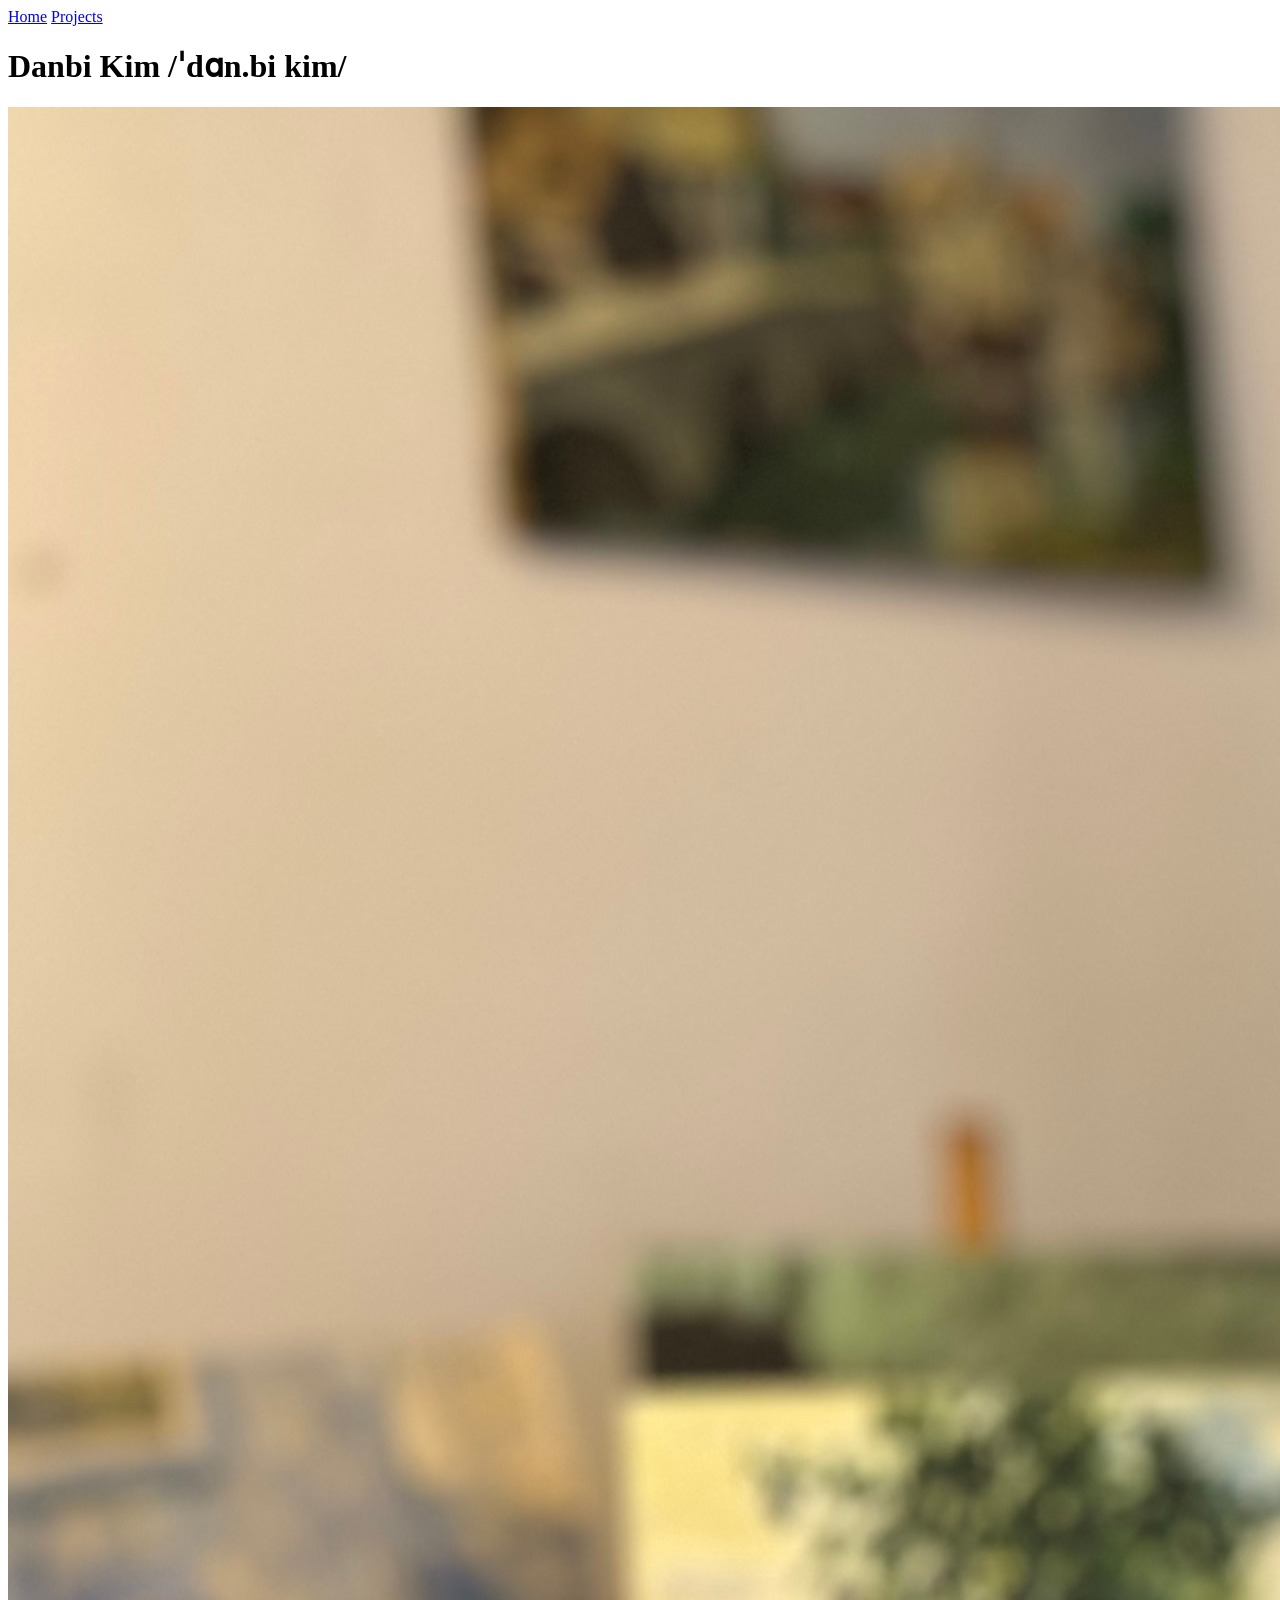
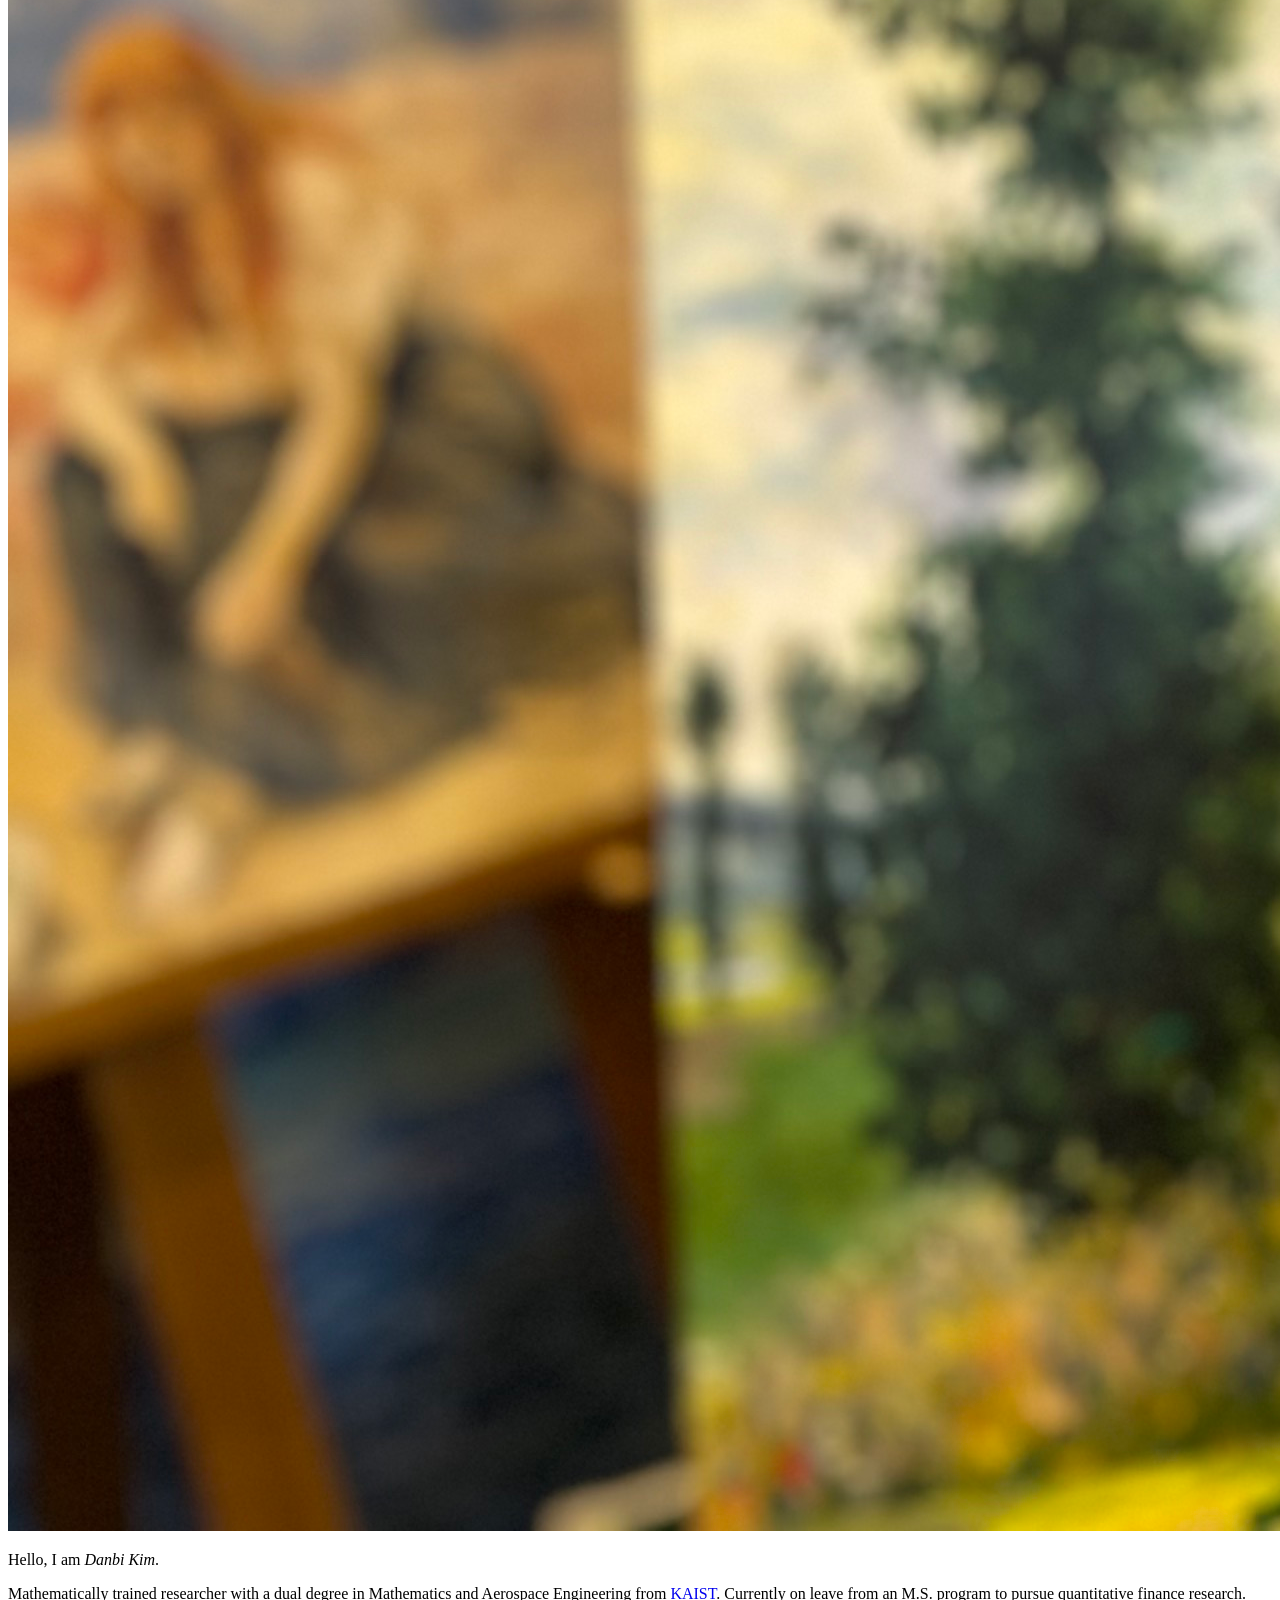
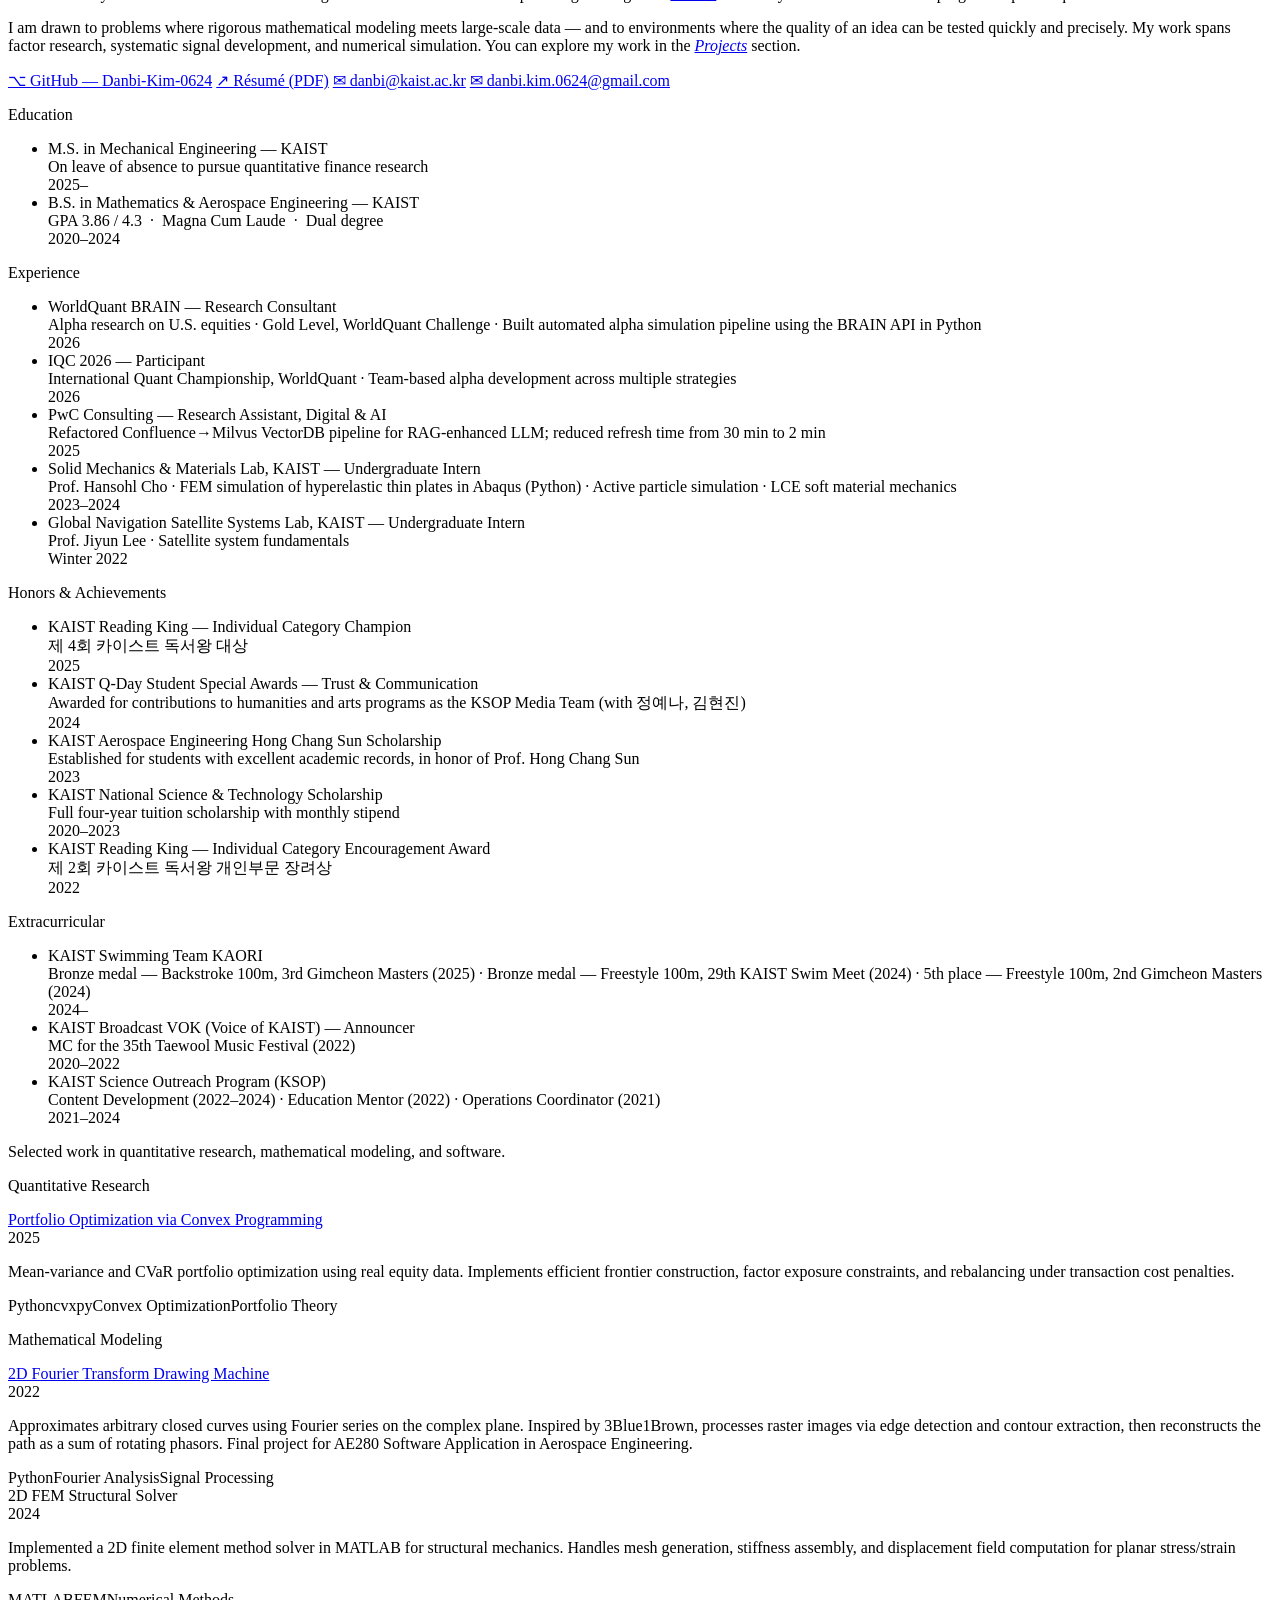
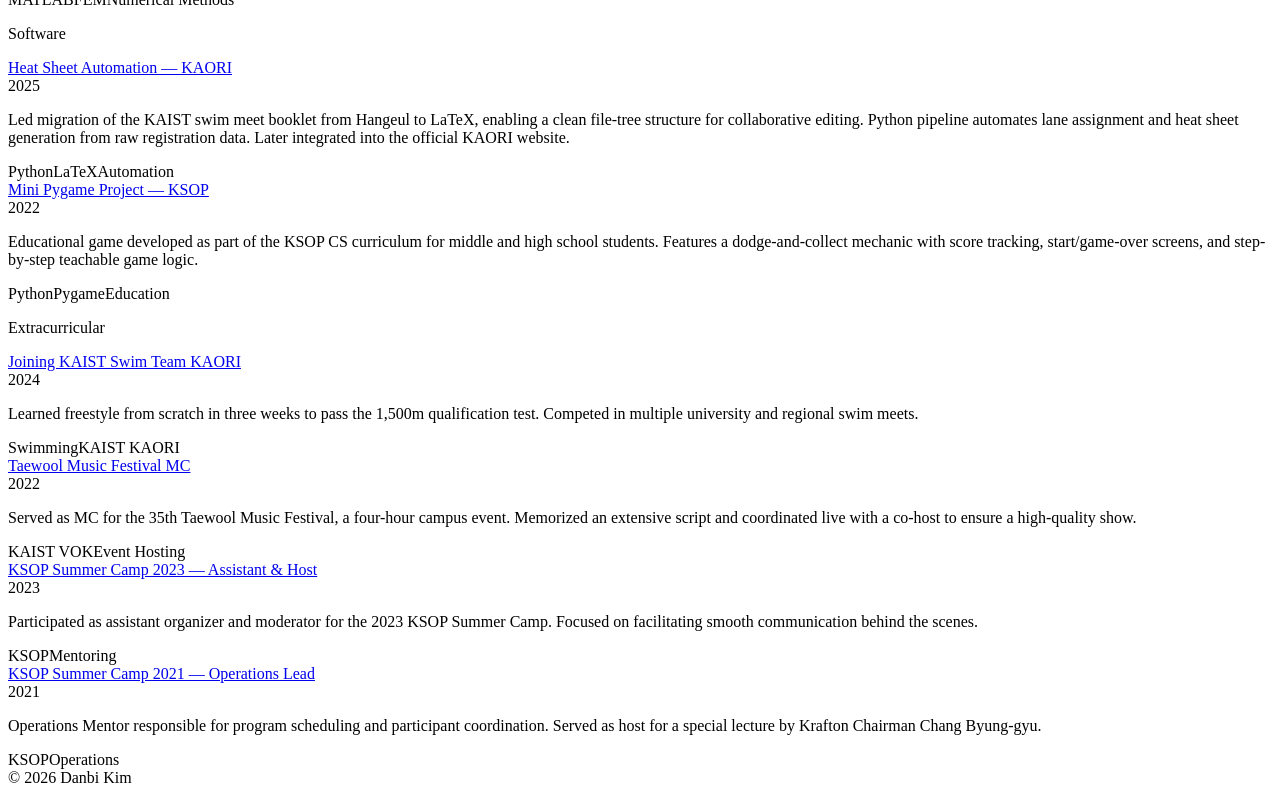
==== index.html @ 856526af "new page" ====
<!DOCTYPE html>
<html lang="en">
<head>
  <meta charset="UTF-8" />
  <meta name="viewport" content="width=device-width, initial-scale=1.0" />
  <title>Danbi Kim</title>
  <link rel="preconnect" href="https://fonts.googleapis.com" />
  <link rel="preconnect" href="https://fonts.gstatic.com" crossorigin />
  <link href="https://fonts.googleapis.com/css2?family=EB+Garamond:ital,wght@0,400;0,500;0,700;1,400&family=DM+Mono:wght@400;500&display=swap" rel="stylesheet" />
  <link rel="stylesheet" href="style.css" />
</head>
<body>

<nav>
  <a href="#" class="active" onclick="show('home',this);return false;">Home</a>
  <a href="#" onclick="show('projects',this);return false;">Projects</a>
</nav> 

<main>

  <!-- ══ HOME ══ -->
  <div id="home" class="page active">

    <div class="name-header">
      <h1 class="home-name">Danbi Kim <span class="phonetic">/ˈdɑn.bi kim/</span></h1>
    </div>

    <div class="intro-wrapper">
      <!-- 사진 경로: assets/images/ 폴더에 파일 넣고 src만 교체하세요 -->
      <img class="intro-photo" src="assets/images/profile.jpeg" alt="Danbi Kim" />

      <div class="intro-text">
        <p>Hello, I am <em>Danbi Kim</em>.</p>
        <p>
          Mathematically trained researcher with a dual degree in Mathematics and
          Aerospace Engineering from <a href="https://www.kaist.ac.kr/en/" target="_blank">KAIST</a>.
          Currently on leave from an M.S. program to pursue quantitative finance research.
        </p>
        <p>
          I am drawn to problems where rigorous mathematical modeling meets large-scale data —
          and to environments where the quality of an idea can be tested quickly and precisely.
          My work spans factor research, systematic signal development, and numerical simulation.
          You can explore my work in the <a href="#" onclick="show('projects', document.querySelectorAll('nav a')[1]);return false;"><em>Projects</em></a> section.
        </p>

        <div class="link-row">
          <a href="https://github.com/Danbi-Kim-0624" target="_blank">⌥ GitHub — Danbi-Kim-0624</a>
          <a href="assets/PDF/Danbi_Kim_Resume.pdf" target="_blank">↗ Résumé (PDF)</a>
          <a href="mailto:danbi@kaist.ac.kr">✉ danbi@kaist.ac.kr</a>
          <a href="mailto:danbi.kim.0624@gmail.com">✉ danbi.kim.0624@gmail.com</a>
        </div>
      </div>
    </div>

    <!-- Education -->
    <div class="section">
      <p class="section-label">Education</p>
      <ul class="entry-list">
        <li>
          <div>
            <div class="entry-main">M.S. in Mechanical Engineering — KAIST</div>
            <div class="entry-sub">On leave of absence to pursue quantitative finance research</div>
          </div>
          <div class="entry-year">2025–</div>
        </li>
        <li>
          <div>
            <div class="entry-main">B.S. in Mathematics &amp; Aerospace Engineering — KAIST</div>
            <div class="entry-sub">GPA 3.86 / 4.3 &nbsp;·&nbsp; Magna Cum Laude &nbsp;·&nbsp; Dual degree</div>
          </div>
          <div class="entry-year">2020–2024</div>
        </li>
      </ul>
    </div>

    <!-- Experience -->
    <div class="section">
      <p class="section-label">Experience</p>
      <ul class="entry-list">
        <li>
          <div>
            <div class="entry-main">WorldQuant BRAIN — Research Consultant</div>
            <div class="entry-sub">Alpha research on U.S. equities · Gold Level, WorldQuant Challenge · Built automated alpha simulation pipeline using the BRAIN API in Python</div>
          </div>
          <div class="entry-year">2026</div>
        </li>
        <li>
          <div>
            <div class="entry-main">IQC 2026 — Participant</div>
            <div class="entry-sub">International Quant Championship, WorldQuant · Team-based alpha development across multiple strategies</div>
          </div>
          <div class="entry-year">2026</div>
        </li>
        <li>
          <div>
            <div class="entry-main">PwC Consulting — Research Assistant, Digital &amp; AI</div>
            <div class="entry-sub">Refactored Confluence→Milvus VectorDB pipeline for RAG-enhanced LLM; reduced refresh time from 30 min to 2 min</div>
          </div>
          <div class="entry-year">2025</div>
        </li>
        <li>
          <div>
            <div class="entry-main">Solid Mechanics &amp; Materials Lab, KAIST — Undergraduate Intern</div>
            <div class="entry-sub">Prof. Hansohl Cho · FEM simulation of hyperelastic thin plates in Abaqus (Python) · Active particle simulation · LCE soft material mechanics</div>
          </div>
          <div class="entry-year">2023–2024</div>
        </li>
        <li>
          <div>
            <div class="entry-main">Global Navigation Satellite Systems Lab, KAIST — Undergraduate Intern</div>
            <div class="entry-sub">Prof. Jiyun Lee · Satellite system fundamentals</div>
          </div>
          <div class="entry-year">Winter 2022</div>
        </li>
      </ul>
    </div>

    <!-- Honors -->
    <div class="section">
      <p class="section-label">Honors &amp; Achievements</p>
      <ul class="entry-list">
        <li>
          <div>
            <div class="entry-main">KAIST Reading King — Individual Category Champion</div>
            <div class="entry-sub">제 4회 카이스트 독서왕 대상</div>
          </div>
          <div class="entry-year">2025</div>
        </li>
        <li>
          <div>
            <div class="entry-main">KAIST Q-Day Student Special Awards — Trust &amp; Communication</div>
            <div class="entry-sub">Awarded for contributions to humanities and arts programs as the KSOP Media Team (with 정예나, 김현진)</div>
          </div>
          <div class="entry-year">2024</div>
        </li>
        <li>
          <div>
            <div class="entry-main">KAIST Aerospace Engineering Hong Chang Sun Scholarship</div>
            <div class="entry-sub">Established for students with excellent academic records, in honor of Prof. Hong Chang Sun</div>
          </div>
          <div class="entry-year">2023</div>
        </li>
        <li>
          <div>
            <div class="entry-main">KAIST National Science &amp; Technology Scholarship</div>
            <div class="entry-sub">Full four-year tuition scholarship with monthly stipend</div>
          </div>
          <div class="entry-year">2020–2023</div>
        </li>
        <li>
          <div>
            <div class="entry-main">KAIST Reading King — Individual Category Encouragement Award</div>
            <div class="entry-sub">제 2회 카이스트 독서왕 개인부문 장려상</div>
          </div>
          <div class="entry-year">2022</div>
        </li>
      </ul>
    </div>

    <!-- Extracurricular -->
    <div class="section">
      <p class="section-label">Extracurricular</p>
      <ul class="entry-list">
        <li>
          <div>
            <div class="entry-main">KAIST Swimming Team KAORI</div>
            <div class="entry-sub">
              Bronze medal — Backstroke 100m, 3rd Gimcheon Masters (2025) ·
              Bronze medal — Freestyle 100m, 29th KAIST Swim Meet (2024) ·
              5th place — Freestyle 100m, 2nd Gimcheon Masters (2024)
            </div>
          </div>
          <div class="entry-year">2024–</div>
        </li>
        <li>
          <div>
            <div class="entry-main">KAIST Broadcast VOK (Voice of KAIST) — Announcer</div>
            <div class="entry-sub">MC for the 35th Taewool Music Festival (2022)</div>
          </div>
          <div class="entry-year">2020–2022</div>
        </li>
        <li>
          <div>
            <div class="entry-main">KAIST Science Outreach Program (KSOP)</div>
            <div class="entry-sub">Content Development (2022–2024) · Education Mentor (2022) · Operations Coordinator (2021)</div>
          </div>
          <div class="entry-year">2021–2024</div>
        </li>
      </ul>
    </div>

  </div><!-- /home -->

  <!-- ══ PROJECTS ══ -->
  <div id="projects" class="page">
    <p class="projects-intro">Selected work in quantitative research, mathematical modeling, and software.</p>

    <!-- Quant -->
    <div class="project-group">
      <p class="project-group-label">Quantitative Research</p>

      <div class="project-item">
        <div class="project-header">
          <div class="project-title"><a href="projects/portfolio-optimization.html">Portfolio Optimization via Convex Programming</a></div>
          <div class="project-year">2025</div>
        </div>
        <p class="project-desc">Mean-variance and CVaR portfolio optimization using real equity data. Implements efficient frontier construction, factor exposure constraints, and rebalancing under transaction cost penalties.</p>
        <div class="project-tags">
          <span class="tag">Python</span><span class="tag">cvxpy</span><span class="tag">Convex Optimization</span><span class="tag">Portfolio Theory</span>
        </div>
      </div>

      <!-- <div class="project-item">
        <div class="project-header">
          <div class="project-title"><a href="https://github.com/Danbi-Kim-0624" target="_blank">Alpha Research Pipeline</a></div>
          <div class="project-year">2026</div>
        </div>
        <p class="project-desc">Systematic factor research on U.S. equities using WorldQuant BRAIN. Built an automated alpha generation and screening pipeline using the BRAIN API, with LLM-assisted ideation for operator combinations.</p>
        <div class="project-tags">
          <span class="tag">Python</span><span class="tag">Factor Research</span><span class="tag">Alpha Development</span><span class="tag">LLM</span>
        </div>
      </div> -->
    </div>

    <!-- Mathematical Modeling -->
    <div class="project-group">
      <p class="project-group-label">Mathematical Modeling</p>

      <div class="project-item">
        <div class="project-header">
          <div class="project-title"><a href="projects/fourier-drawing.html">2D Fourier Transform Drawing Machine</a></div>
          <div class="project-year">2022</div>
        </div>
        <p class="project-desc">Approximates arbitrary closed curves using Fourier series on the complex plane. Inspired by 3Blue1Brown, processes raster images via edge detection and contour extraction, then reconstructs the path as a sum of rotating phasors. Final project for AE280 Software Application in Aerospace Engineering.</p>
        <div class="project-tags">
          <span class="tag">Python</span><span class="tag">Fourier Analysis</span><span class="tag">Signal Processing</span>
        </div>
      </div>

      <div class="project-item">
        <div class="project-header">
          <div class="project-title">2D FEM Structural Solver</div>
          <div class="project-year">2024</div>
        </div>
        <p class="project-desc">Implemented a 2D finite element method solver in MATLAB for structural mechanics. Handles mesh generation, stiffness assembly, and displacement field computation for planar stress/strain problems.</p>
        <div class="project-tags">
          <span class="tag">MATLAB</span><span class="tag">FEM</span><span class="tag">Numerical Methods</span>
        </div>
      </div>
    </div>

    <!-- Software -->
    <div class="project-group">
      <p class="project-group-label">Software</p>

      <div class="project-item">
        <div class="project-header">
          <div class="project-title"><a href="projects/kaori-latex.html">Heat Sheet Automation — KAORI</a></div>
          <div class="project-year">2025</div>
        </div>
        <p class="project-desc">Led migration of the KAIST swim meet booklet from Hangeul to LaTeX, enabling a clean file-tree structure for collaborative editing. Python pipeline automates lane assignment and heat sheet generation from raw registration data. Later integrated into the official KAORI website.</p>
        <div class="project-tags">
          <span class="tag">Python</span><span class="tag">LaTeX</span><span class="tag">Automation</span>
        </div>
      </div>

      <div class="project-item">
        <div class="project-header">
          <div class="project-title"><a href="projects/mini-pygame.html">Mini Pygame Project — KSOP</a></div>
          <div class="project-year">2022</div>
        </div>
        <p class="project-desc">Educational game developed as part of the KSOP CS curriculum for middle and high school students. Features a dodge-and-collect mechanic with score tracking, start/game-over screens, and step-by-step teachable game logic.</p>
        <div class="project-tags">
          <span class="tag">Python</span><span class="tag">Pygame</span><span class="tag">Education</span>
        </div>
      </div>
    </div>

    <!-- Extracurricular -->
    <div class="project-group">
      <p class="project-group-label">Extracurricular</p>

      <div class="project-item">
        <div class="project-header">
          <div class="project-title"><a href="projects/kaori-swim.html">Joining KAIST Swim Team KAORI</a></div>
          <div class="project-year">2024</div>
        </div>
        <p class="project-desc">Learned freestyle from scratch in three weeks to pass the 1,500m qualification test. Competed in multiple university and regional swim meets.</p>
        <div class="project-tags">
          <span class="tag">Swimming</span><span class="tag">KAIST KAORI</span>
        </div>
      </div>

      <div class="project-item">
        <div class="project-header">
          <div class="project-title"><a href="projects/taewool.html">Taewool Music Festival MC</a></div>
          <div class="project-year">2022</div>
        </div>
        <p class="project-desc">Served as MC for the 35th Taewool Music Festival, a four-hour campus event. Memorized an extensive script and coordinated live with a co-host to ensure a high-quality show.</p>
        <div class="project-tags">
          <span class="tag">KAIST VOK</span><span class="tag">Event Hosting</span>
        </div>
      </div>

      <div class="project-item">
        <div class="project-header">
          <div class="project-title"><a href="projects/ksop-2023.html">KSOP Summer Camp 2023 — Assistant &amp; Host</a></div>
          <div class="project-year">2023</div>
        </div>
        <p class="project-desc">Participated as assistant organizer and moderator for the 2023 KSOP Summer Camp. Focused on facilitating smooth communication behind the scenes.</p>
        <div class="project-tags">
          <span class="tag">KSOP</span><span class="tag">Mentoring</span>
        </div>
      </div>

      <div class="project-item">
        <div class="project-header">
          <div class="project-title"><a href="projects/ksop-2021.html">KSOP Summer Camp 2021 — Operations Lead</a></div>
          <div class="project-year">2021</div>
        </div>
        <p class="project-desc">Operations Mentor responsible for program scheduling and participant coordination. Served as host for a special lecture by Krafton Chairman Chang Byung-gyu.</p>
        <div class="project-tags">
          <span class="tag">KSOP</span><span class="tag">Operations</span>
        </div>
      </div>
    </div>

  </div><!-- /projects -->

</main>

<footer>© 2026 Danbi Kim</footer>

<script>
  function show(pageId, linkEl) {
    document.querySelectorAll('.page').forEach(p => p.classList.remove('active'));
    document.querySelectorAll('nav a').forEach(a => a.classList.remove('active'));
    document.getElementById(pageId).classList.add('active');
    if (linkEl) linkEl.classList.add('active');
    window.scrollTo({ top: 0, behavior: 'smooth' });
  }
</script>
</body>
</html>
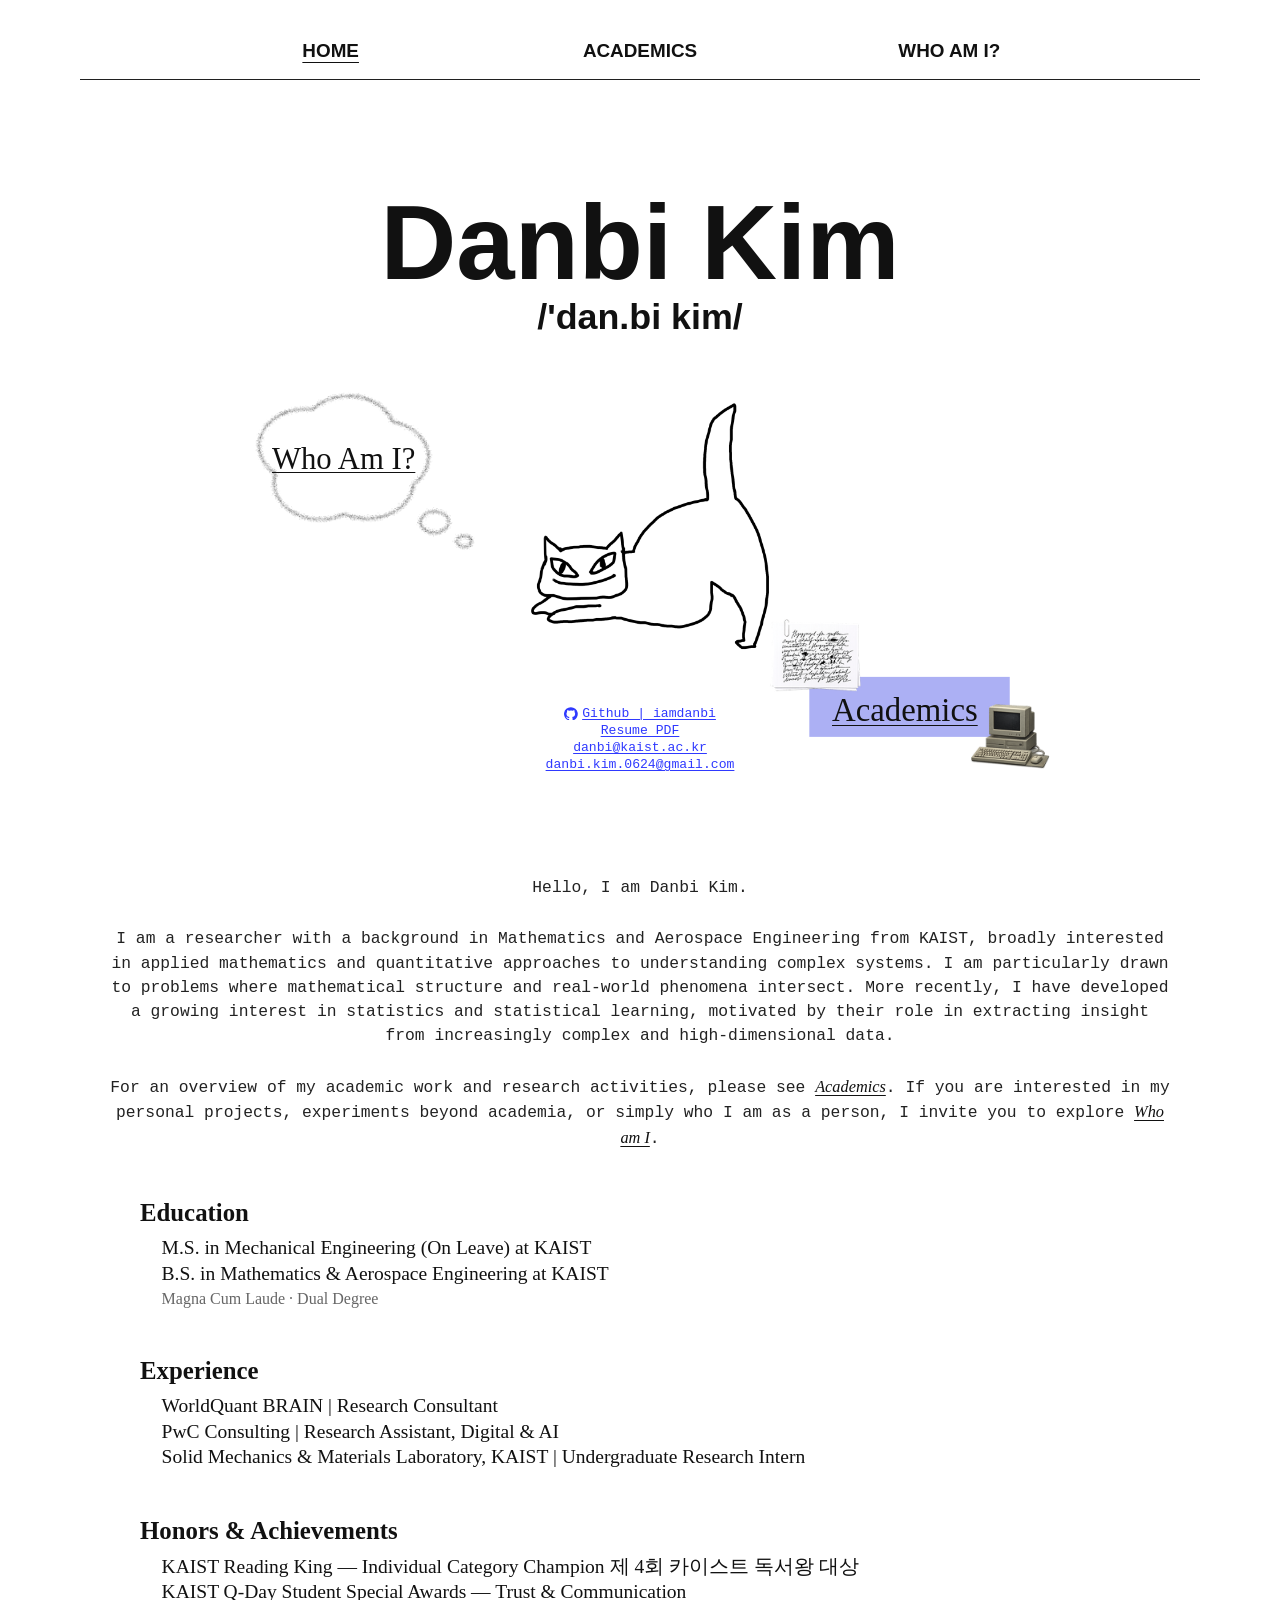
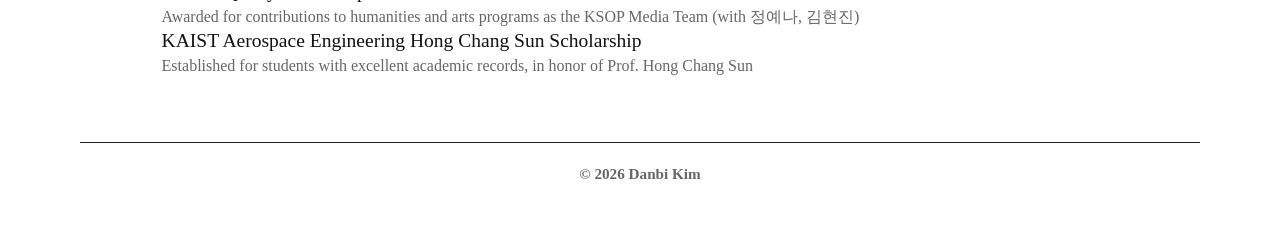
==== commit 5b0cc16e: "whole new design with figma" ====
--- a/index.html
+++ b/index.html
@@ -4,16 +4,14 @@
   <meta charset="UTF-8" />
   <meta name="viewport" content="width=device-width, initial-scale=1.0" />
   <title>Danbi Kim</title>
-  <link rel="preconnect" href="https://fonts.googleapis.com" />
-  <link rel="preconnect" href="https://fonts.gstatic.com" crossorigin />
-  <link href="https://fonts.googleapis.com/css2?family=EB+Garamond:ital,wght@0,400;0,500;0,700;1,400&family=DM+Mono:wght@400;500&display=swap" rel="stylesheet" />
   <link rel="stylesheet" href="style.css" />
 </head>
 <body>
 
 <nav>
   <a href="#" class="active" onclick="show('home',this);return false;">Home</a>
-  <a href="#" onclick="show('projects',this);return false;">Projects</a>
+  <a href="#" data-page-link="academics" onclick="show('academics',this);return false;">Academics</a>
+  <a href="#" data-page-link="whoami" onclick="show('whoami',this);return false;">Who am I?</a>
 </nav> 
 
 <main>
@@ -22,174 +20,127 @@
   <div id="home" class="page active">
 
     <div class="name-header">
-      <h1 class="home-name">Danbi Kim <span class="phonetic">/ˈdɑn.bi kim/</span></h1>
-    </div>
-
-    <div class="intro-wrapper">
-      <!-- 사진 경로: assets/images/ 폴더에 파일 넣고 src만 교체하세요 -->
-      <img class="intro-photo" src="assets/images/profile.jpeg" alt="Danbi Kim" />
-
-      <div class="intro-text">
-        <p>Hello, I am <em>Danbi Kim</em>.</p>
-        <p>
-          Mathematically trained researcher with a dual degree in Mathematics and
-          Aerospace Engineering from <a href="https://www.kaist.ac.kr/en/" target="_blank">KAIST</a>.
-          Currently on leave from an M.S. program to pursue quantitative finance research.
-        </p>
-        <p>
-          I am drawn to problems where rigorous mathematical modeling meets large-scale data —
-          and to environments where the quality of an idea can be tested quickly and precisely.
-          My work spans factor research, systematic signal development, and numerical simulation.
-          You can explore my work in the <a href="#" onclick="show('projects', document.querySelectorAll('nav a')[1]);return false;"><em>Projects</em></a> section.
-        </p>
-
-        <div class="link-row">
-          <a href="https://github.com/Danbi-Kim-0624" target="_blank">⌥ GitHub — Danbi-Kim-0624</a>
-          <a href="assets/PDF/Danbi_Kim_Resume.pdf" target="_blank">↗ Résumé (PDF)</a>
-          <a href="mailto:danbi@kaist.ac.kr">✉ danbi@kaist.ac.kr</a>
-          <a href="mailto:danbi.kim.0624@gmail.com">✉ danbi.kim.0624@gmail.com</a>
-        </div>
-      </div>
+      <h1 class="home-name">Danbi Kim</h1>
+      <p class="phonetic">/'dan.bi kim/</p>
+    </div>
+
+    <div class="home-collage" aria-label="Danbi Kim homepage illustration">
+      <a class="thought-link" href="#" onclick="show('whoami', document.querySelector('[data-page-link=whoami]'));return false;">
+        <img src="assets/images/Inside_thoughts.png" alt="" />
+        <span>Who Am I?</span>
+      </a>
+
+      <img class="cat-drawing" src="assets/images/cat_drawing_00.png" alt="Cat drawing" />
+
+      <a class="academics-link" href="#" onclick="show('academics', document.querySelector('[data-page-link=academics]'));return false;">
+        <img src="assets/images/Academics_hyperlink.png" alt="" />
+        <span>Academics</span>
+      </a>
+
+      <div class="link-row">
+        <a class="github-contact" href="https://github.com/Danbi-Kim-0624" target="_blank" aria-label="Github iamdanbi">
+          <svg viewBox="0 0 16 16" aria-hidden="true">
+            <path d="M8 .2a8 8 0 0 0-2.5 15.6c.4.1.5-.2.5-.4v-1.5c-2.2.5-2.7-.9-2.7-.9-.4-.9-.9-1.1-.9-1.1-.7-.5.1-.5.1-.5.8.1 1.2.8 1.2.8.7 1.2 1.9.9 2.3.7.1-.5.3-.9.5-1.1-1.8-.2-3.6-.9-3.6-3.9 0-.9.3-1.6.8-2.1-.1-.2-.4-1 .1-2.1 0 0 .7-.2 2.2.8A7.6 7.6 0 0 1 8 4.2c.7 0 1.4.1 2 .3 1.5-1 2.2-.8 2.2-.8.5 1.1.2 1.9.1 2.1.5.6.8 1.3.8 2.1 0 3-1.8 3.7-3.6 3.9.3.3.6.8.6 1.6v2c0 .2.1.5.6.4A8 8 0 0 0 8 .2Z"/>
+          </svg>
+          <span>Github | iamdanbi</span>
+        </a>
+        <a href="assets/PDF/Danbi_Kim_Resume.pdf" target="_blank">Resume PDF</a>
+        <a href="mailto:danbi@kaist.ac.kr">danbi@kaist.ac.kr</a>
+        <a href="mailto:danbi.kim.0624@gmail.com">danbi.kim.0624@gmail.com</a>
+      </div>
+    </div>
+
+    <div class="intro-text">
+      <p>Hello, I am Danbi Kim.</p>
+      <p>
+        I am a researcher with a background in Mathematics and Aerospace Engineering from KAIST,
+        broadly interested in applied mathematics and quantitative approaches to understanding complex systems.
+        I am particularly drawn to problems where mathematical structure and real-world phenomena intersect.
+        More recently, I have developed a growing interest in statistics and statistical learning, motivated by
+        their role in extracting insight from increasingly complex and high-dimensional data.
+      </p>
+      <p>
+        For an overview of my academic work and research activities, please see
+        <a class="intro-emphasis" href="#" onclick="show('academics', document.querySelector('[data-page-link=academics]'));return false;">Academics</a>.
+        If you are interested
+        in my personal projects, experiments beyond academia, or simply who I am as a person, I invite you to
+        explore <a class="intro-emphasis" href="#" onclick="show('whoami', document.querySelector('[data-page-link=whoami]'));return false;">Who am I</a>.
+      </p>
     </div>
 
     <!-- Education -->
     <div class="section">
-      <p class="section-label">Education</p>
+      <h2 class="section-label">Education</h2>
       <ul class="entry-list">
         <li>
           <div>
-            <div class="entry-main">M.S. in Mechanical Engineering — KAIST</div>
-            <div class="entry-sub">On leave of absence to pursue quantitative finance research</div>
-          </div>
-          <div class="entry-year">2025–</div>
-        </li>
-        <li>
-          <div>
-            <div class="entry-main">B.S. in Mathematics &amp; Aerospace Engineering — KAIST</div>
-            <div class="entry-sub">GPA 3.86 / 4.3 &nbsp;·&nbsp; Magna Cum Laude &nbsp;·&nbsp; Dual degree</div>
-          </div>
-          <div class="entry-year">2020–2024</div>
+            <div class="entry-main">M.S. in Mechanical Engineering (On Leave) at KAIST</div>
+          </div>
+        </li>
+        <li>
+          <div>
+            <div class="entry-main">B.S. in Mathematics &amp; Aerospace Engineering at KAIST</div>
+            <div class="entry-sub">Magna Cum Laude · Dual Degree</div>
+          </div>
         </li>
       </ul>
     </div>
 
     <!-- Experience -->
     <div class="section">
-      <p class="section-label">Experience</p>
+      <h2 class="section-label">Experience</h2>
       <ul class="entry-list">
         <li>
           <div>
-            <div class="entry-main">WorldQuant BRAIN — Research Consultant</div>
-            <div class="entry-sub">Alpha research on U.S. equities · Gold Level, WorldQuant Challenge · Built automated alpha simulation pipeline using the BRAIN API in Python</div>
-          </div>
-          <div class="entry-year">2026</div>
-        </li>
-        <li>
-          <div>
-            <div class="entry-main">IQC 2026 — Participant</div>
-            <div class="entry-sub">International Quant Championship, WorldQuant · Team-based alpha development across multiple strategies</div>
-          </div>
-          <div class="entry-year">2026</div>
-        </li>
-        <li>
-          <div>
-            <div class="entry-main">PwC Consulting — Research Assistant, Digital &amp; AI</div>
-            <div class="entry-sub">Refactored Confluence→Milvus VectorDB pipeline for RAG-enhanced LLM; reduced refresh time from 30 min to 2 min</div>
-          </div>
-          <div class="entry-year">2025</div>
-        </li>
-        <li>
-          <div>
-            <div class="entry-main">Solid Mechanics &amp; Materials Lab, KAIST — Undergraduate Intern</div>
-            <div class="entry-sub">Prof. Hansohl Cho · FEM simulation of hyperelastic thin plates in Abaqus (Python) · Active particle simulation · LCE soft material mechanics</div>
-          </div>
-          <div class="entry-year">2023–2024</div>
-        </li>
-        <li>
-          <div>
-            <div class="entry-main">Global Navigation Satellite Systems Lab, KAIST — Undergraduate Intern</div>
-            <div class="entry-sub">Prof. Jiyun Lee · Satellite system fundamentals</div>
-          </div>
-          <div class="entry-year">Winter 2022</div>
+            <div class="entry-main">WorldQuant BRAIN | Research Consultant</div>
+          </div>
+        </li>
+        <li>
+          <div>
+            <div class="entry-main">PwC Consulting | Research Assistant, Digital &amp; AI</div>
+          </div>
+        </li>
+        <li>
+          <div>
+            <div class="entry-main">Solid Mechanics &amp; Materials Laboratory, KAIST | Undergraduate Research Intern</div>
+          </div>
         </li>
       </ul>
     </div>
 
     <!-- Honors -->
     <div class="section">
-      <p class="section-label">Honors &amp; Achievements</p>
+      <h2 class="section-label">Honors &amp; Achievements</h2>
       <ul class="entry-list">
         <li>
           <div>
-            <div class="entry-main">KAIST Reading King — Individual Category Champion</div>
-            <div class="entry-sub">제 4회 카이스트 독서왕 대상</div>
-          </div>
-          <div class="entry-year">2025</div>
+            <div class="entry-main">KAIST Reading King — Individual Category Champion 제 4회 카이스트 독서왕 대상</div>
+          </div>
         </li>
         <li>
           <div>
             <div class="entry-main">KAIST Q-Day Student Special Awards — Trust &amp; Communication</div>
             <div class="entry-sub">Awarded for contributions to humanities and arts programs as the KSOP Media Team (with 정예나, 김현진)</div>
           </div>
-          <div class="entry-year">2024</div>
         </li>
         <li>
           <div>
             <div class="entry-main">KAIST Aerospace Engineering Hong Chang Sun Scholarship</div>
             <div class="entry-sub">Established for students with excellent academic records, in honor of Prof. Hong Chang Sun</div>
           </div>
-          <div class="entry-year">2023</div>
-        </li>
-        <li>
-          <div>
-            <div class="entry-main">KAIST National Science &amp; Technology Scholarship</div>
-            <div class="entry-sub">Full four-year tuition scholarship with monthly stipend</div>
-          </div>
-          <div class="entry-year">2020–2023</div>
-        </li>
-        <li>
-          <div>
-            <div class="entry-main">KAIST Reading King — Individual Category Encouragement Award</div>
-            <div class="entry-sub">제 2회 카이스트 독서왕 개인부문 장려상</div>
-          </div>
-          <div class="entry-year">2022</div>
         </li>
       </ul>
     </div>
 
-    <!-- Extracurricular -->
-    <div class="section">
-      <p class="section-label">Extracurricular</p>
-      <ul class="entry-list">
-        <li>
-          <div>
-            <div class="entry-main">KAIST Swimming Team KAORI</div>
-            <div class="entry-sub">
-              Bronze medal — Backstroke 100m, 3rd Gimcheon Masters (2025) ·
-              Bronze medal — Freestyle 100m, 29th KAIST Swim Meet (2024) ·
-              5th place — Freestyle 100m, 2nd Gimcheon Masters (2024)
-            </div>
-          </div>
-          <div class="entry-year">2024–</div>
-        </li>
-        <li>
-          <div>
-            <div class="entry-main">KAIST Broadcast VOK (Voice of KAIST) — Announcer</div>
-            <div class="entry-sub">MC for the 35th Taewool Music Festival (2022)</div>
-          </div>
-          <div class="entry-year">2020–2022</div>
-        </li>
-        <li>
-          <div>
-            <div class="entry-main">KAIST Science Outreach Program (KSOP)</div>
-            <div class="entry-sub">Content Development (2022–2024) · Education Mentor (2022) · Operations Coordinator (2021)</div>
-          </div>
-          <div class="entry-year">2021–2024</div>
-        </li>
-      </ul>
-    </div>
-
   </div><!-- /home -->
+
+  <div id="academics" class="page placeholder-page">
+    <p>준비중이다</p>
+  </div>
+
+  <div id="whoami" class="page placeholder-page">
+    <p>준비중이다</p>
+  </div>
 
   <!-- ══ PROJECTS ══ -->
   <div id="projects" class="page">
--- a/style.css
+++ b/style.css
@@ -0,0 +1,575 @@
+*, *::before, *::after { box-sizing: border-box; margin: 0; padding: 0; }
+
+:root {
+  --bg: #ffffff;
+  --text: #111111;
+  --muted: #666666;
+  --line: #202020;
+  --link-blue: #2f39ff;
+  --serif: Georgia, "Times New Roman", Times, "Apple SD Gothic Neo", serif;
+  --sans: Arial, Helvetica, sans-serif;
+  --mono: ui-monospace, "SFMono-Regular", Menlo, Consolas, "Liberation Mono", monospace;
+  --page-w: 1120px;
+}
+
+html { font-size: 16px; }
+
+body {
+  min-height: 100vh;
+  background: var(--bg);
+  color: var(--text);
+  font-family: var(--mono);
+  line-height: 1.5;
+}
+
+a { color: inherit; }
+
+nav {
+  width: min(var(--page-w), calc(100% - 8rem));
+  margin: 42px auto 0;
+  padding: 0 6rem 18px;
+  border-bottom: 1px solid var(--line);
+  display: grid;
+  grid-template-columns: repeat(3, 1fr);
+  align-items: center;
+  text-align: center;
+}
+
+nav a {
+  color: var(--text);
+  font-family: var(--sans);
+  font-size: 1.18rem;
+  font-weight: 800;
+  line-height: 1;
+  text-decoration: none;
+  text-transform: uppercase;
+}
+
+nav a:hover,
+nav a.active {
+  text-decoration: underline;
+  text-underline-offset: 5px;
+}
+
+nav a:hover { color: var(--link-blue); }
+
+main {
+  width: min(var(--page-w), calc(100% - 8rem));
+  margin: 0 auto;
+  padding: 0 0 66px;
+}
+
+.page { display: none; }
+.page.active { display: block; }
+
+.name-header {
+  text-align: center;
+  padding: 115px 0 0;
+}
+
+.home-name {
+  font-family: var(--sans);
+  font-size: clamp(4.7rem, 8.2vw, 7.3rem);
+  font-weight: 900;
+  letter-spacing: 0;
+  line-height: 0.92;
+}
+
+.phonetic {
+  margin-top: 0.55rem;
+  font-family: var(--sans);
+  font-size: clamp(1.65rem, 2.8vw, 2.3rem);
+  font-weight: 800;
+  line-height: 1;
+}
+
+.home-collage {
+  position: relative;
+  width: min(860px, 100%);
+  height: 420px;
+  margin: 54px auto 66px;
+}
+
+.thought-link,
+.academics-link {
+  position: absolute;
+  display: block;
+  color: var(--text);
+  text-decoration: none;
+}
+
+.thought-link {
+  left: 5%;
+  top: 0%;
+  width: 225px;
+  height: 164px;
+  z-index: 2;
+}
+
+.thought-link img,
+.academics-link img {
+  display: block;
+  width: 100%;
+  height: auto;
+  pointer-events: none;
+}
+
+.thought-link span {
+  position: absolute;
+  left: 19px;
+  top: 54px;
+  font-family: var(--serif);
+  font-size: 1.92rem;
+  line-height: 1;
+  text-decoration: underline;
+  text-decoration-thickness: 1px;
+  text-underline-offset: 3px;
+  white-space: nowrap;
+}
+
+.thought-link:hover span,
+.academics-link:hover span {
+  color: var(--link-blue);
+}
+
+.cat-drawing {
+  position: absolute;
+  left: 286px;
+  top: 0;
+  width: 314px;
+  height: auto;
+  z-index: 1;
+}
+
+.academics-link {
+  right: 5px;
+  top: 222px;
+  width: 315px;
+  height: 181px;
+  z-index: 3;
+}
+
+.academics-link span {
+  position: absolute;
+  left: 82px;
+  top: 82px;
+  font-family: var(--serif);
+  font-size: 2.05rem;
+  line-height: 1;
+  text-decoration: underline;
+  text-decoration-thickness: 1px;
+  text-underline-offset: 4px;
+  white-space: nowrap;
+}
+
+.link-row {
+  position: absolute;
+  left: 50%;
+  top: 316px;
+  transform: translateX(-50%);
+  z-index: 4;
+  display: flex;
+  width: 270px;
+  flex-direction: column;
+  align-items: center;
+  gap: 0.12rem;
+  color: var(--link-blue);
+  font-family: var(--mono);
+  font-size: 0.82rem;
+  font-weight: 400;
+  line-height: 1.15;
+  text-align: center;
+}
+
+.link-row a {
+  display: inline-flex;
+  align-items: center;
+  justify-content: center;
+  gap: 0.28rem;
+  color: var(--link-blue);
+  text-decoration: underline;
+  text-decoration-thickness: 1px;
+  text-underline-offset: 2px;
+}
+
+.link-row a:hover { color: #0000cc; }
+
+.link-row svg {
+  width: 0.85rem;
+  height: 0.85rem;
+  fill: currentColor;
+  flex: 0 0 auto;
+}
+
+.intro-text {
+  width: min(1060px, 100%);
+  margin: 0 auto;
+  color: #222222;
+  font-family: var(--mono);
+  font-size: 1.02rem;
+  font-weight: 400;
+  letter-spacing: 0;
+  line-height: 1.48;
+  text-align: center;
+}
+
+.intro-text p + p { margin-top: 1.7rem; }
+
+.intro-emphasis {
+  color: var(--text);
+  font-family: var(--serif);
+  font-style: italic;
+  text-decoration: underline;
+  text-decoration-thickness: 1px;
+  text-underline-offset: 3px;
+}
+
+.intro-emphasis:hover { color: var(--link-blue); }
+
+.section {
+  width: min(1000px, 100%);
+  margin: 3rem auto 0;
+  font-family: var(--serif);
+}
+
+.section:first-of-type { margin-top: 4.5rem; }
+
+.section-label {
+  margin-bottom: 0.55rem;
+  font-family: var(--serif);
+  font-size: 1.55rem;
+  font-weight: 700;
+  line-height: 1.15;
+}
+
+.entry-list {
+  list-style: none;
+  padding-left: 1.35rem;
+}
+
+.entry-list li + li { margin-top: 0.12rem; }
+
+.entry-main {
+  font-family: var(--serif);
+  font-size: 1.22rem;
+  font-weight: 400;
+  line-height: 1.22;
+}
+
+.entry-sub {
+  margin-top: 0.2rem;
+  color: var(--muted);
+  font-family: var(--serif);
+  font-size: 1rem;
+  line-height: 1.25;
+}
+
+.entry-year { display: none; }
+
+.placeholder-page {
+  min-height: 58vh;
+  padding-top: 160px;
+  text-align: center;
+}
+
+.placeholder-page p {
+  font-family: var(--mono);
+  font-size: 1.25rem;
+  font-weight: 400;
+}
+
+footer {
+  width: min(var(--page-w), calc(100% - 8rem));
+  margin: 0 auto;
+  border-top: 1px solid var(--line);
+  padding: 20px 0 54px;
+  color: var(--muted);
+  font-family: var(--serif);
+  font-size: 0.95rem;
+  font-weight: 700;
+  text-align: center;
+}
+
+/* Projects tab retained for older links. */
+.projects-intro {
+  padding-top: 100px;
+  margin-bottom: 2.8rem;
+  color: var(--muted);
+  font-family: var(--serif);
+  font-size: 0.95rem;
+  font-style: italic;
+}
+
+.project-group + .project-group {
+  margin-top: 2.8rem;
+  padding-top: 2.4rem;
+  border-top: 1px solid #e8e8e8;
+}
+
+.project-group-label {
+  margin-bottom: 1.3rem;
+  font-family: var(--mono);
+  font-size: 0.75rem;
+  font-weight: 400;
+  letter-spacing: 0.08em;
+  text-transform: uppercase;
+}
+
+.project-item {
+  padding: 1rem 0;
+  border-bottom: 1px solid #e8e8e8;
+}
+
+.project-item:last-child { border-bottom: none; }
+
+.project-header {
+  display: flex;
+  justify-content: space-between;
+  gap: 1rem;
+  align-items: baseline;
+}
+
+.project-title,
+.project-desc {
+  font-family: var(--serif);
+}
+
+.project-title {
+  font-size: 1.05rem;
+  font-weight: 700;
+}
+
+.project-title a {
+  text-decoration: none;
+  border-bottom: 1px solid #bbbbbb;
+}
+
+.project-year,
+.tag {
+  color: var(--muted);
+  font-family: var(--mono);
+  font-size: 0.72rem;
+}
+
+.project-desc {
+  margin-top: 0.35rem;
+  color: #444444;
+  font-size: 0.96rem;
+  line-height: 1.55;
+}
+
+.project-tags {
+  display: flex;
+  flex-wrap: wrap;
+  gap: 0.3rem;
+  margin-top: 0.45rem;
+}
+
+.tag {
+  border: 1px solid #e8e8e8;
+  border-radius: 2px;
+  padding: 0.1rem 0.42rem;
+}
+
+/* Project detail pages. */
+.detail-main {
+  max-width: 820px;
+  margin: 0 auto;
+  padding: 88px 2rem 100px;
+}
+
+.back-link {
+  display: inline-flex;
+  gap: 0.35rem;
+  margin-bottom: 2.4rem;
+  color: var(--muted);
+  font-family: var(--mono);
+  font-size: 0.7rem;
+  letter-spacing: 0.06em;
+  text-decoration: none;
+}
+
+.detail-meta {
+  display: flex;
+  align-items: center;
+  gap: 0.8rem;
+  margin-bottom: 0.8rem;
+}
+
+.detail-date,
+.detail-h2,
+.bookmark-url {
+  color: var(--muted);
+  font-family: var(--mono);
+}
+
+.detail-date { font-size: 0.68rem; }
+
+.detail-title {
+  margin-bottom: 2rem;
+  font-family: var(--serif);
+  font-size: 1.8rem;
+  font-weight: 400;
+  line-height: 1.2;
+}
+
+.detail-divider {
+  border: none;
+  border-top: 1px solid #e8e8e8;
+  margin: 1.8rem 0;
+}
+
+.detail-h2 {
+  margin: 1.8rem 0 0.8rem;
+  font-size: 0.68rem;
+  letter-spacing: 0.12em;
+  text-transform: uppercase;
+}
+
+.detail-p {
+  margin-bottom: 0.9rem;
+  font-family: var(--serif);
+  font-size: 0.95rem;
+  line-height: 1.72;
+}
+
+.detail-img {
+  display: block;
+  width: 100%;
+  max-width: 600px;
+  margin: 1.2rem auto;
+  border-radius: 2px;
+}
+
+.bookmark {
+  display: flex;
+  align-items: center;
+  gap: 1rem;
+  border: 1px solid #e8e8e8;
+  border-radius: 3px;
+  padding: 1rem 1.2rem;
+  margin: 1.2rem 0;
+  text-decoration: none;
+}
+
+.bookmark-title {
+  margin-bottom: 0.15rem;
+  font-family: var(--serif);
+  font-size: 0.85rem;
+  font-weight: 700;
+}
+
+.bookmark-url { font-size: 0.65rem; }
+
+.video-wrapper {
+  position: relative;
+  height: 0;
+  margin: 1.2rem 0;
+  overflow: hidden;
+  padding-bottom: 56.25%;
+}
+
+.video-wrapper iframe {
+  position: absolute;
+  inset: 0;
+  width: 100%;
+  height: 100%;
+}
+
+@media (max-width: 760px) {
+  nav,
+  main,
+  footer {
+    width: min(100% - 2rem, var(--page-w));
+  }
+
+  nav {
+    margin-top: 24px;
+    padding: 0 0 14px;
+    gap: 0.35rem;
+  }
+
+  nav a { font-size: clamp(0.78rem, 3.3vw, 1rem); }
+
+  .name-header { padding-top: 70px; }
+
+  .home-name { font-size: clamp(3.2rem, 16vw, 5rem); }
+  .phonetic { font-size: clamp(1.15rem, 5vw, 1.7rem); }
+
+  .home-collage {
+    width: min(420px, 100%);
+    height: 470px;
+    margin: 36px auto 46px;
+  }
+
+  .thought-link {
+    left: 18px;
+    top: 18px;
+    width: 164px;
+  }
+
+  .thought-link span {
+    left: 13px;
+    top: 39px;
+    font-size: 1.42rem;
+  }
+
+  .cat-drawing {
+    left: 50%;
+    top: 0;
+    width: 258px;
+    transform: translateX(-50%);
+  }
+
+  .academics-link {
+    left: 50%;
+    right: auto;
+    top: 255px;
+    width: 236px;
+    transform: translateX(-50%);
+  }
+
+  .academics-link span {
+    left: 60px;
+    top: 61px;
+    font-size: 1.52rem;
+  }
+
+  .link-row {
+    top: 375px;
+    width: 230px;
+    font-size: 0.72rem;
+  }
+
+  .intro-text {
+    font-size: 0.86rem;
+    line-height: 1.55;
+  }
+
+  .section,
+  .section:first-of-type {
+    margin-top: 2.6rem;
+  }
+
+  .section-label { font-size: 1.35rem; }
+  .entry-list { padding-left: 0.85rem; }
+  .entry-main { font-size: 1.04rem; }
+  .entry-sub { font-size: 0.88rem; }
+
+  .project-header { flex-direction: column; gap: 0.12rem; }
+}
+
+@media (max-width: 390px) {
+  .home-collage { height: 440px; }
+  .thought-link { width: 150px; }
+  .thought-link span { font-size: 1.28rem; }
+  .cat-drawing { width: 235px; }
+  .academics-link { top: 235px; width: 218px; }
+  .academics-link span {
+    left: 55px;
+    top: 56px;
+    font-size: 1.42rem;
+  }
+
+  .link-row { top: 348px; }
+}
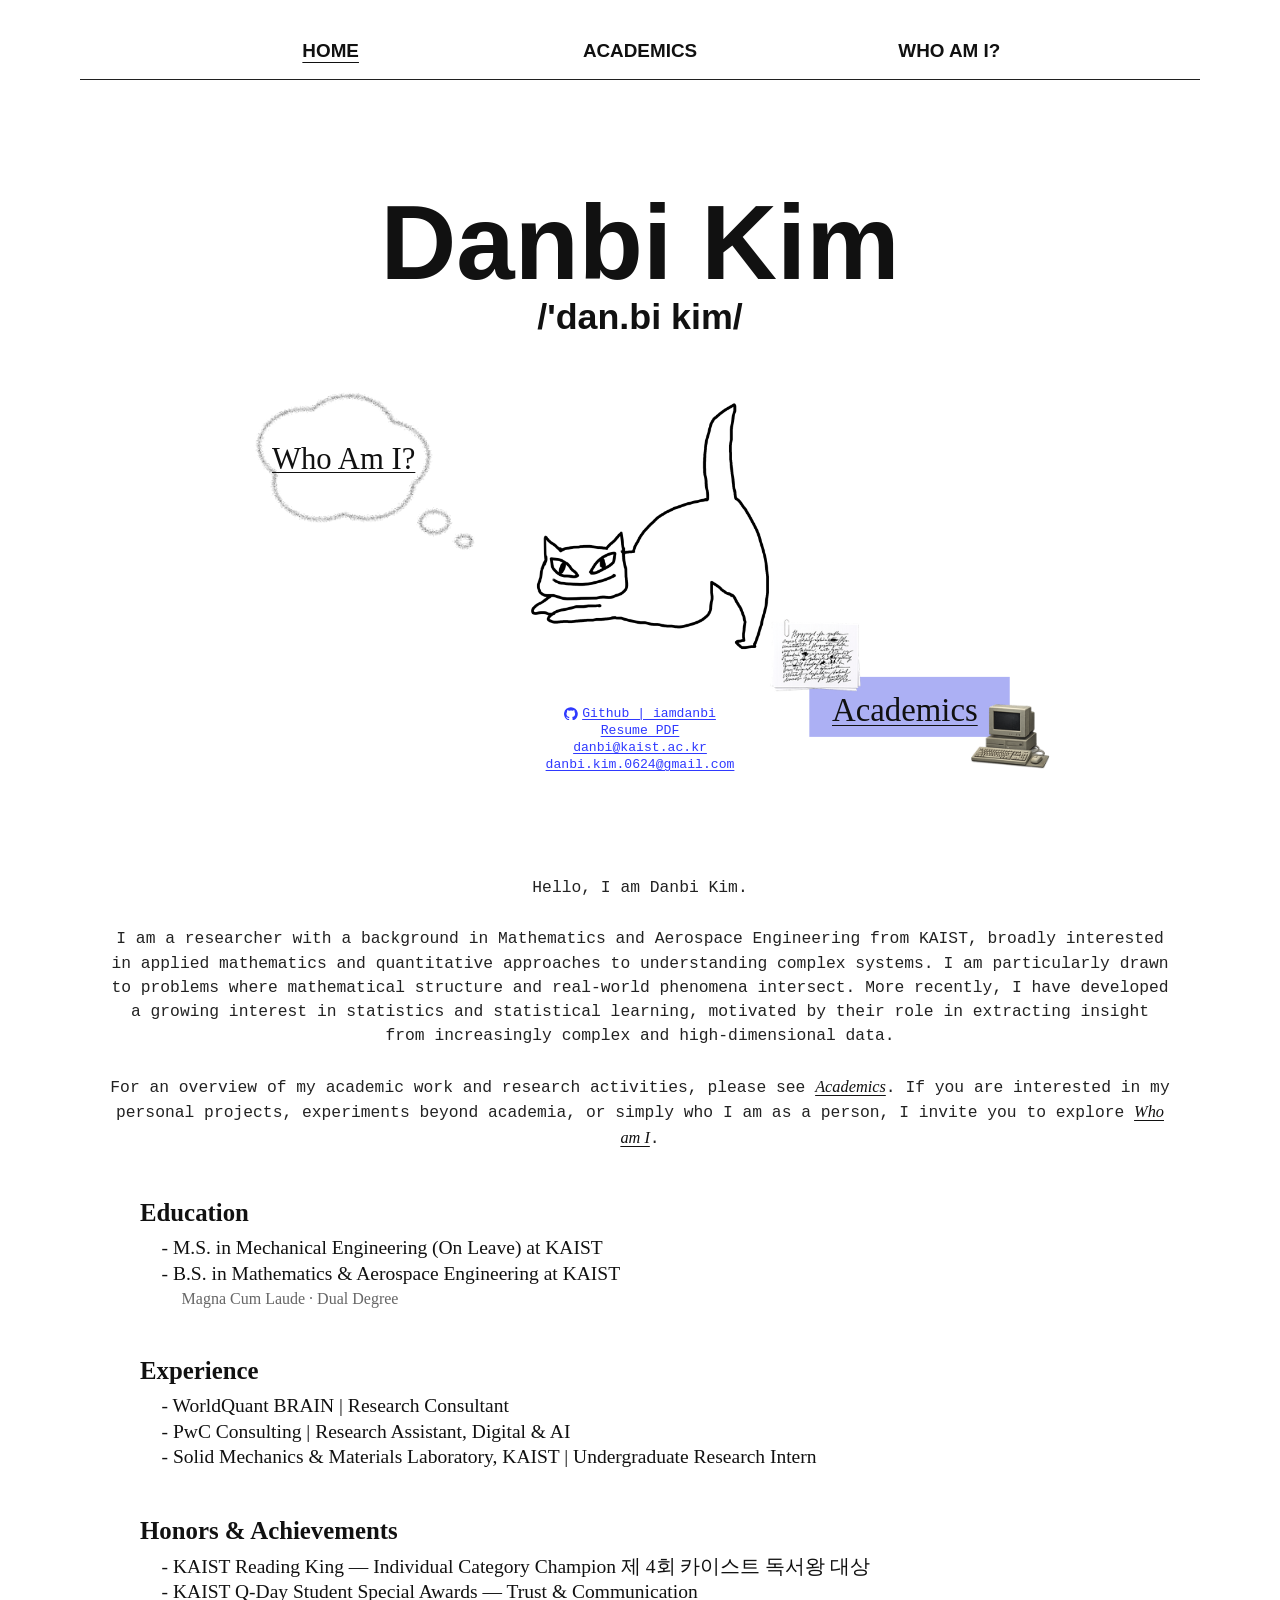
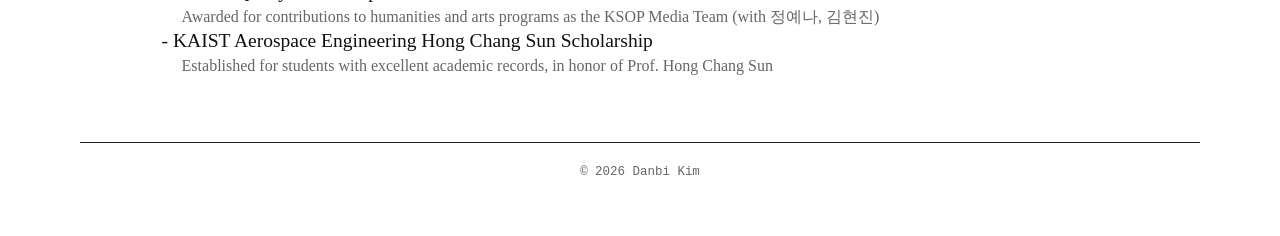
==== commit f841274e: "minor modification in design and gitignore" ====
--- a/index.html
+++ b/index.html
@@ -38,7 +38,7 @@
       </a>
 
       <div class="link-row">
-        <a class="github-contact" href="https://github.com/Danbi-Kim-0624" target="_blank" aria-label="Github iamdanbi">
+        <a class="github-contact" href="https://github.com/iamdanbi" target="_blank" aria-label="Github iamdanbi">
           <svg viewBox="0 0 16 16" aria-hidden="true">
             <path d="M8 .2a8 8 0 0 0-2.5 15.6c.4.1.5-.2.5-.4v-1.5c-2.2.5-2.7-.9-2.7-.9-.4-.9-.9-1.1-.9-1.1-.7-.5.1-.5.1-.5.8.1 1.2.8 1.2.8.7 1.2 1.9.9 2.3.7.1-.5.3-.9.5-1.1-1.8-.2-3.6-.9-3.6-3.9 0-.9.3-1.6.8-2.1-.1-.2-.4-1 .1-2.1 0 0 .7-.2 2.2.8A7.6 7.6 0 0 1 8 4.2c.7 0 1.4.1 2 .3 1.5-1 2.2-.8 2.2-.8.5 1.1.2 1.9.1 2.1.5.6.8 1.3.8 2.1 0 3-1.8 3.7-3.6 3.9.3.3.6.8.6 1.6v2c0 .2.1.5.6.4A8 8 0 0 0 8 .2Z"/>
           </svg>
@@ -74,12 +74,12 @@
       <ul class="entry-list">
         <li>
           <div>
-            <div class="entry-main">M.S. in Mechanical Engineering (On Leave) at KAIST</div>
-          </div>
-        </li>
-        <li>
-          <div>
-            <div class="entry-main">B.S. in Mathematics &amp; Aerospace Engineering at KAIST</div>
+            <div class="entry-main">- M.S. in Mechanical Engineering (On Leave) at KAIST</div>
+          </div>
+        </li>
+        <li>
+          <div>
+            <div class="entry-main">- B.S. in Mathematics &amp; Aerospace Engineering at KAIST</div>
             <div class="entry-sub">Magna Cum Laude · Dual Degree</div>
           </div>
         </li>
@@ -92,17 +92,17 @@
       <ul class="entry-list">
         <li>
           <div>
-            <div class="entry-main">WorldQuant BRAIN | Research Consultant</div>
-          </div>
-        </li>
-        <li>
-          <div>
-            <div class="entry-main">PwC Consulting | Research Assistant, Digital &amp; AI</div>
-          </div>
-        </li>
-        <li>
-          <div>
-            <div class="entry-main">Solid Mechanics &amp; Materials Laboratory, KAIST | Undergraduate Research Intern</div>
+            <div class="entry-main">- WorldQuant BRAIN | Research Consultant</div>
+          </div>
+        </li>
+        <li>
+          <div>
+            <div class="entry-main">- PwC Consulting | Research Assistant, Digital &amp; AI</div>
+          </div>
+        </li>
+        <li>
+          <div>
+            <div class="entry-main">- Solid Mechanics &amp; Materials Laboratory, KAIST | Undergraduate Research Intern</div>
           </div>
         </li>
       </ul>
@@ -114,18 +114,18 @@
       <ul class="entry-list">
         <li>
           <div>
-            <div class="entry-main">KAIST Reading King — Individual Category Champion 제 4회 카이스트 독서왕 대상</div>
-          </div>
-        </li>
-        <li>
-          <div>
-            <div class="entry-main">KAIST Q-Day Student Special Awards — Trust &amp; Communication</div>
+            <div class="entry-main">- KAIST Reading King — Individual Category Champion 제 4회 카이스트 독서왕 대상</div>
+          </div>
+        </li>
+        <li>
+          <div>
+            <div class="entry-main">- KAIST Q-Day Student Special Awards — Trust &amp; Communication</div>
             <div class="entry-sub">Awarded for contributions to humanities and arts programs as the KSOP Media Team (with 정예나, 김현진)</div>
           </div>
         </li>
         <li>
           <div>
-            <div class="entry-main">KAIST Aerospace Engineering Hong Chang Sun Scholarship</div>
+            <div class="entry-main">- KAIST Aerospace Engineering Hong Chang Sun Scholarship</div>
             <div class="entry-sub">Established for students with excellent academic records, in honor of Prof. Hong Chang Sun</div>
           </div>
         </li>
--- a/style.css
+++ b/style.css
@@ -229,14 +229,14 @@
 .section {
   width: min(1000px, 100%);
   margin: 3rem auto 0;
-  font-family: var(--serif);
+  font-family: Georgia, "Apple SD Gothic Neo", serif;
 }
 
 .section:first-of-type { margin-top: 4.5rem; }
 
 .section-label {
   margin-bottom: 0.55rem;
-  font-family: var(--serif);
+  font-family: Georgia, "Apple SD Gothic Neo", serif;
   font-size: 1.55rem;
   font-weight: 700;
   line-height: 1.15;
@@ -250,7 +250,7 @@
 .entry-list li + li { margin-top: 0.12rem; }
 
 .entry-main {
-  font-family: var(--serif);
+  font-family: Georgia, "Apple SD Gothic Neo", serif;
   font-size: 1.22rem;
   font-weight: 400;
   line-height: 1.22;
@@ -258,8 +258,9 @@
 
 .entry-sub {
   margin-top: 0.2rem;
+  margin-left: 1.25rem;
   color: var(--muted);
-  font-family: var(--serif);
+  font-family: Georgia, "Apple SD Gothic Neo", serif;
   font-size: 1rem;
   line-height: 1.25;
 }
@@ -284,9 +285,9 @@
   border-top: 1px solid var(--line);
   padding: 20px 0 54px;
   color: var(--muted);
-  font-family: var(--serif);
-  font-size: 0.95rem;
-  font-weight: 700;
+  font-family: var(--mono);
+  font-size: 0.78rem;
+  font-weight: 400;
   text-align: center;
 }
 
@@ -516,7 +517,7 @@
 
   .cat-drawing {
     left: 50%;
-    top: 0;
+    top: 10%;
     width: 258px;
     transform: translateX(-50%);
   }
@@ -536,7 +537,7 @@
   }
 
   .link-row {
-    top: 375px;
+    top: 400px;
     width: 230px;
     font-size: 0.72rem;
   }
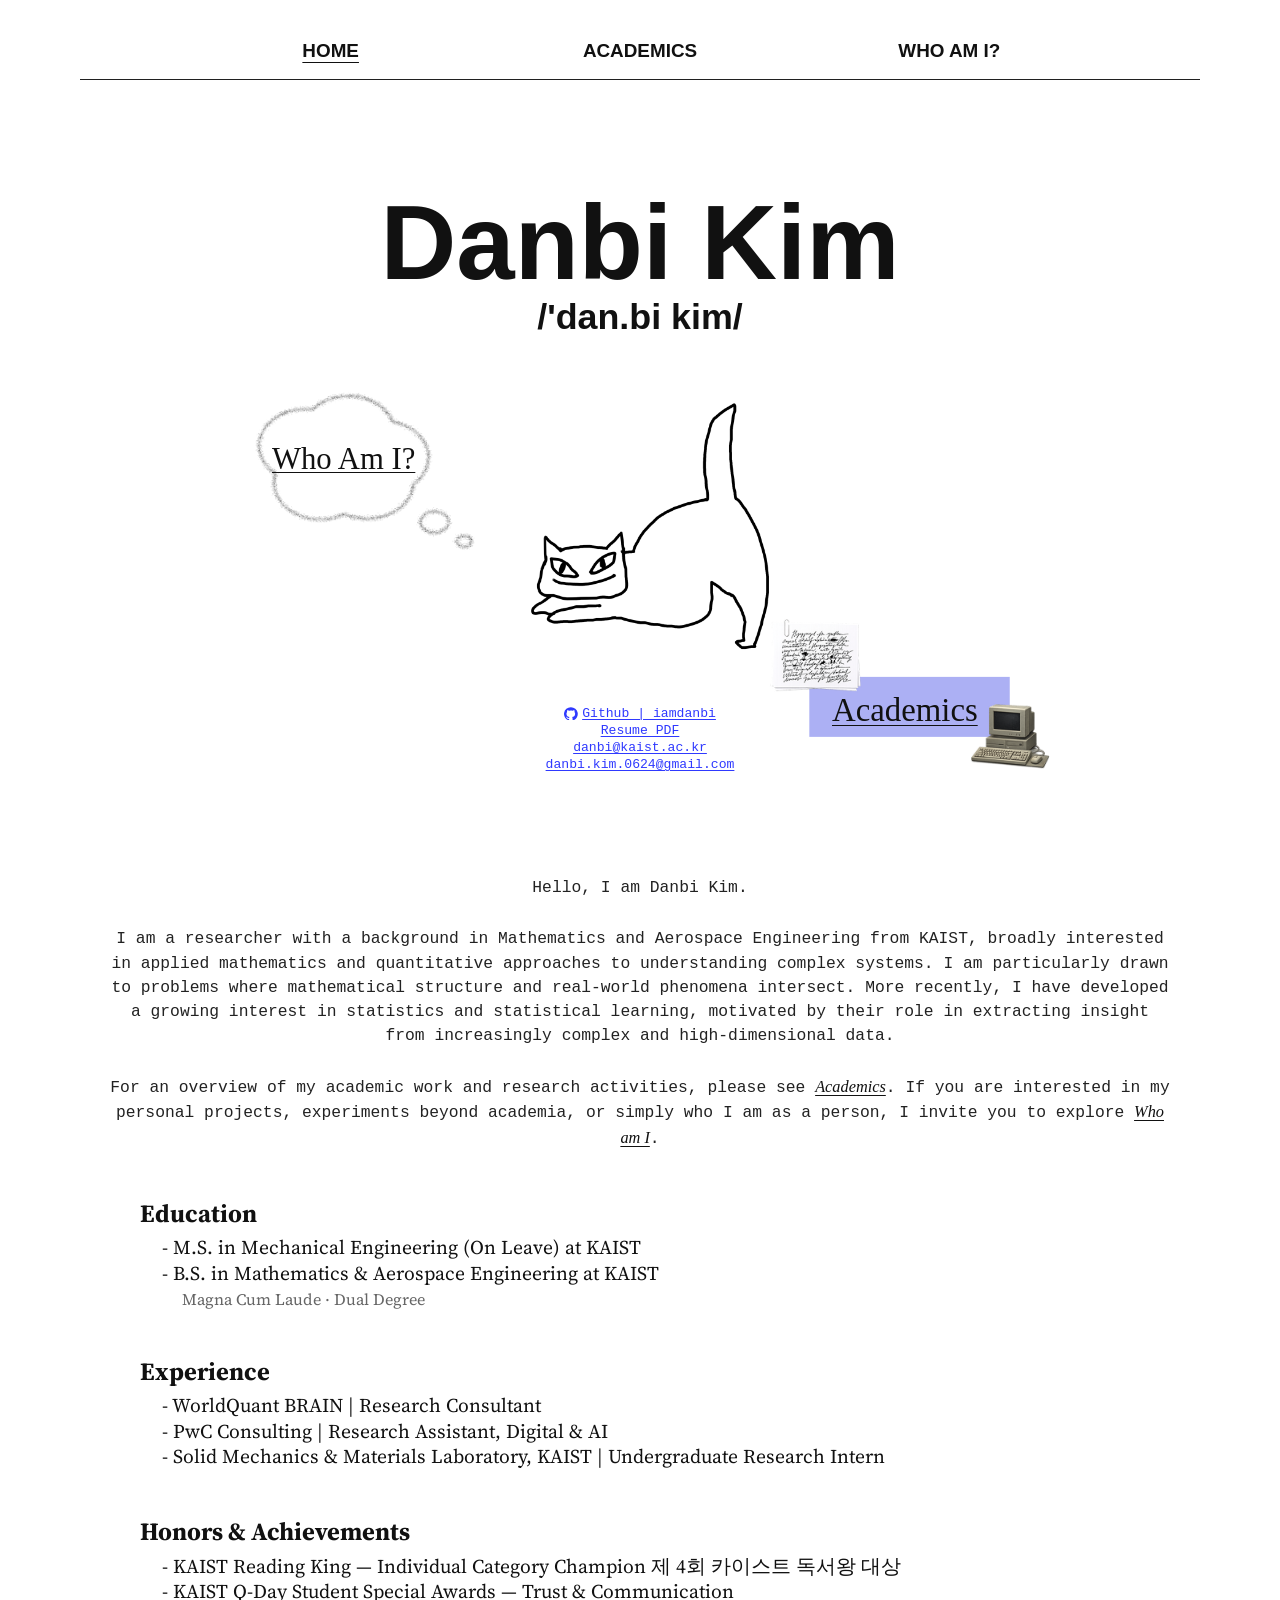
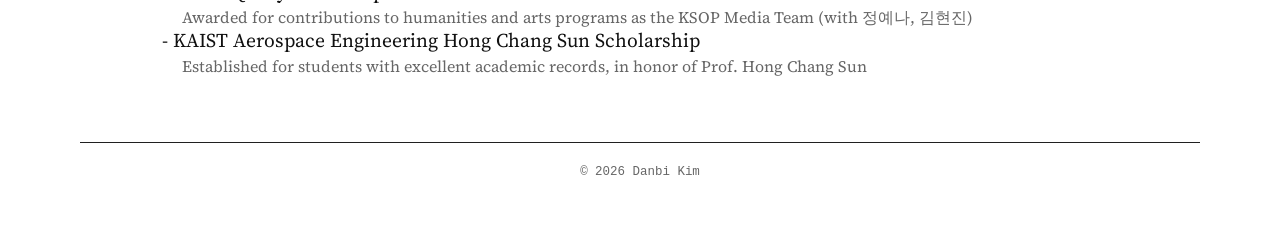
==== commit eb70de43: "font?" ====
--- a/index.html
+++ b/index.html
@@ -1,9 +1,21 @@
 <!DOCTYPE html>
 <html lang="en">
 <head>
+  <!-- Google tag (gtag.js) -->
+  <script async src="https://www.googletagmanager.com/gtag/js?id=G-SSDT1JBMSD"></script>
+  <script>
+    window.dataLayer = window.dataLayer || [];
+    function gtag(){dataLayer.push(arguments);}
+    gtag('js', new Date());
+
+    gtag('config', 'G-SSDT1JBMSD');
+  </script>
   <meta charset="UTF-8" />
   <meta name="viewport" content="width=device-width, initial-scale=1.0" />
   <title>Danbi Kim</title>
+  <link rel="preconnect" href="https://fonts.googleapis.com" />
+  <link rel="preconnect" href="https://fonts.gstatic.com" crossorigin />
+  <link href="https://fonts.googleapis.com/css2?family=Source+Serif+4:wght@400;700&display=swap" rel="stylesheet" />
   <link rel="stylesheet" href="style.css" />
 </head>
 <body>
--- a/style.css
+++ b/style.css
@@ -229,14 +229,21 @@
 .section {
   width: min(1000px, 100%);
   margin: 3rem auto 0;
-  font-family: Georgia, "Apple SD Gothic Neo", serif;
 }
 
 .section:first-of-type { margin-top: 4.5rem; }
+
+.section,
+.section-label,
+.entry-list,
+.entry-main,
+.entry-sub {
+  font-family: "Source Serif 4", Georgia, "Times New Roman", Times, "Apple SD Gothic Neo", serif;
+  font-optical-sizing: auto;
+}
 
 .section-label {
   margin-bottom: 0.55rem;
-  font-family: Georgia, "Apple SD Gothic Neo", serif;
   font-size: 1.55rem;
   font-weight: 700;
   line-height: 1.15;
@@ -250,7 +257,6 @@
 .entry-list li + li { margin-top: 0.12rem; }
 
 .entry-main {
-  font-family: Georgia, "Apple SD Gothic Neo", serif;
   font-size: 1.22rem;
   font-weight: 400;
   line-height: 1.22;
@@ -260,7 +266,6 @@
   margin-top: 0.2rem;
   margin-left: 1.25rem;
   color: var(--muted);
-  font-family: Georgia, "Apple SD Gothic Neo", serif;
   font-size: 1rem;
   line-height: 1.25;
 }
